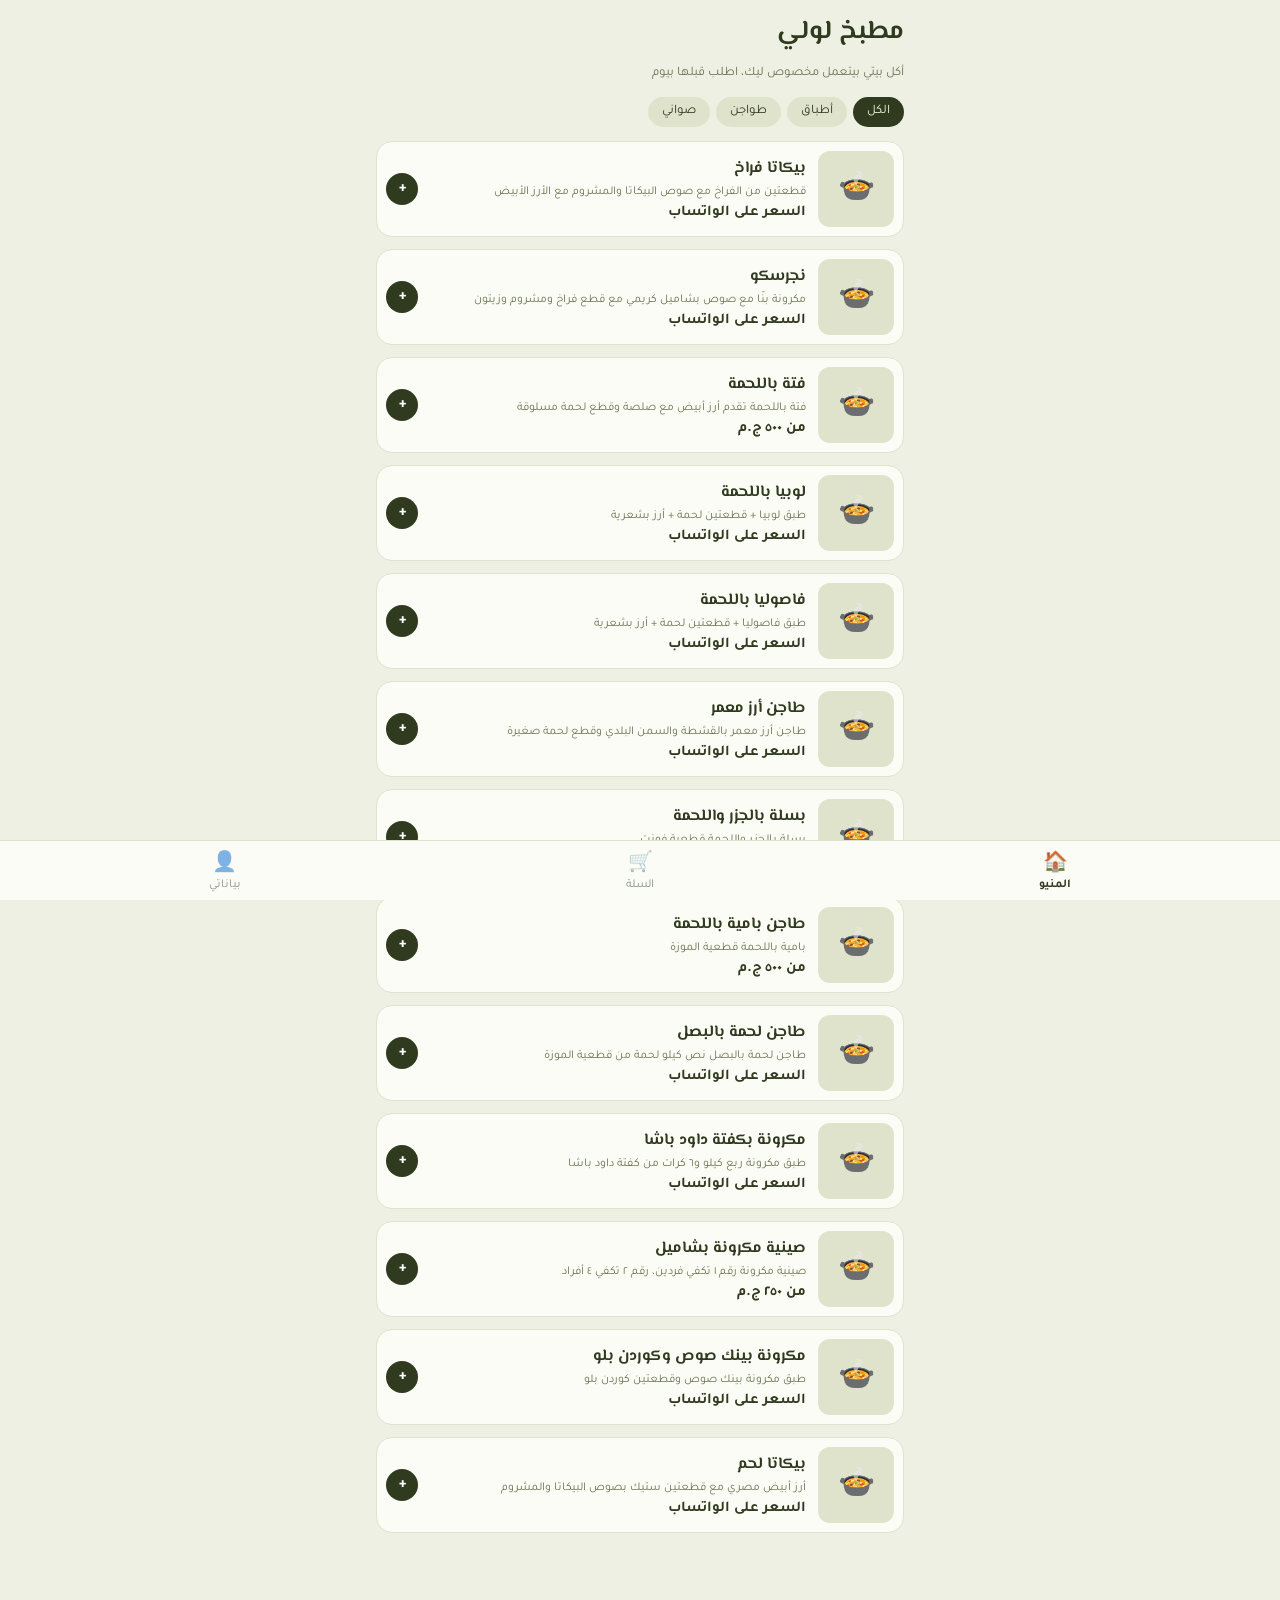
==== index.html @ 453fac8d "Build Lolly kitchen PWA: customer menu, cart, WhatsApp order and admin dashboard Co-Authored-By: Cla" ====
<!doctype html>
<html lang="ar" dir="rtl">
<head>
<meta charset="utf-8">
<meta name="viewport" content="width=device-width,initial-scale=1,viewport-fit=cover">
<meta name="theme-color" content="#2f3a1f">
<title>مطبخ لولي</title>
<link rel="manifest" href="manifest.webmanifest">
<link rel="icon" href="icon.svg"><link rel="apple-touch-icon" href="icon.svg">
<link rel="stylesheet" href="https://fonts.googleapis.com/css2?family=El+Messiri:wght@500;700&family=Tajawal:wght@400;500;700&display=swap">
<link rel="stylesheet" href="style.css">
</head>
<body>
<main class="page" id="view"></main>
<nav class="nav">
  <a href="#" data-v="menu"><i>🏠</i>المنيو</a>
  <a href="#cart" data-v="cart"><i>🛒</i>السلة<span class="badge" id="count" hidden></span></a>
  <a href="#me" data-v="me"><i>👤</i>بياناتي</a>
</nav>
<div id="sheet"></div>
<script type="module">
import { KITCHEN_NAME, listItems, cart, cartTotals, orderMessage, whatsappUrl, money, esc, ls } from './app.js';

const $ = s => document.querySelector(s), view = $('#view');
let items = [], filter = 'الكل';
const TYPES = ['الكل', 'طبق', 'طاجن', 'صينية'];
const thumb = (it, cls = 'thumb') => `<div class="${cls}" style="${it.image ? `background-image:url('${it.image}')` : ''}">${it.image ? '' : '🍲'}</div>`;
const fromPrice = it => { const p = it.sizes.map(s => s.price).filter(x => x != null && x !== '');
  return p.length ? (it.sizes.length > 1 ? 'من ' : '') + money(Math.min(...p)) : money(null); };
const toast = t => { const d = document.createElement('div'); d.className = 'toast'; d.textContent = t; document.body.append(d); setTimeout(() => d.remove(), 1800); };
const updateCount = () => { const n = cart.get().reduce((a, l) => a + l.qty, 0); $('#count').hidden = !n; $('#count').textContent = n; };

function menu() {
  const list = items.filter(x => !x.hidden && (filter === 'الكل' || x.type === filter));
  view.innerHTML = `<div class="top"><h1>${esc(KITCHEN_NAME)}</h1></div>
    <p class="mut">أكل بيتي بيتعمل مخصوص ليك، اطلب قبلها بيوم</p>
    <div class="chips">${TYPES.map(t => `<button class="chip ${t === filter ? 'on' : ''}" data-f="${t}">${t === 'الكل' ? t : t === 'صينية' ? 'صواني' : t === 'طاجن' ? 'طواجن' : 'أطباق'}</button>`).join('')}</div>
    ${list.map(it => `<button class="card item" data-open="${it.id}">${thumb(it)}<div class="t"><h3>${esc(it.name)}</h3><p>${esc(it.description)}</p><span class="num">${fromPrice(it)}</span></div><span class="plus" aria-hidden="true">+</span></button>`).join('') || '<p class="empty">مفيش أصناف هنا دلوقتي</p>'}`;
}

function openDish(id) {
  const it = items.find(x => x.id === id); let qty = 1;
  $('#sheet').innerHTML = `<div class="sheet" id="bg"><div role="dialog" aria-label="${esc(it.name)}">
    ${thumb(it, 'hero')}
    <div class="line"><h2>${esc(it.name)}</h2><button class="btn ghost small" id="x">إغلاق</button></div>
    <p>${esc(it.description)}</p>
    ${it.ingredients ? `<p class="mut"><b>المكونات:</b> ${esc(it.ingredients)}</p>` : ''}
    ${it.weight ? `<p class="mut"><b>الوزن:</b> ${esc(it.weight)}</p>` : ''}
    <span class="tag">${esc(it.type)}${it.prep ? ' · ⏱ يُطلب ' + esc(it.prep) : ''}</span>
    ${it.sizes.length > 1 ? '<h3>اختار الحجم</h3>' : ''}
    ${it.sizes.map((s, i) => `<label class="card size"><span class="row"><input type="radio" name="sz" value="${i}" ${i ? '' : 'checked'}> ${esc(s.label)}</span><span class="num">${money(s.price)}</span></label>`).join('')}
    <div class="row"><div class="qty"><button id="m" aria-label="أقل">−</button><b id="q" class="num">1</b><button id="p" aria-label="أكتر">+</button></div>
    <button class="btn grow" id="add">أضف للسلة</button></div></div></div>`;
  const close = () => $('#sheet').innerHTML = '';
  $('#x').onclick = close; $('#bg').onclick = e => e.target.id === 'bg' && close();
  $('#m').onclick = () => $('#q').textContent = qty = Math.max(1, qty - 1);
  $('#p').onclick = () => $('#q').textContent = ++qty;
  $('#add').onclick = () => {
    const size = +document.querySelector('[name=sz]:checked').value, c = cart.get();
    const l = c.find(x => x.id === id && x.size === size);
    l ? l.qty += qty : c.push({ id, size, qty });
    cart.set(c); updateCount(); close(); toast('اتضاف للسلة');
  };
}

function cartView() {
  const t = cartTotals(cart.get(), items), me = ls.get('me', {});
  if (!t.rows.length) return view.innerHTML = '<h1>السلة</h1><p class="empty">السلة فاضية. اختار من المنيو.</p><a class="btn dark" href="#">روح للمنيو</a>';
  view.innerHTML = `<h1>السلة</h1>
    ${t.rows.map((r, i) => `<div class="card item">${thumb(r)}<div class="t"><h3>${esc(r.name)}</h3><p>${esc(r.sizeLabel)}</p><span class="num">${r.price == null ? money(null) : money(r.price * r.qty)}</span></div>
      <div class="qty"><button data-q="${i}" data-d="-1" aria-label="أقل">−</button><b class="num">${r.qty}</b><button data-q="${i}" data-d="1" aria-label="أكتر">+</button></div></div>`).join('')}
    <div class="line"><h3>الإجمالي</h3><span class="num" style="font-size:20px">${money(t.total)}</span></div>
    ${t.unpriced ? '<p class="note">في أصناف سعرها هيتحدد معاك على الواتساب.</p>' : ''}
    <form id="f" class="card" style="padding:14px;display:grid;gap:10px">
      <label class="f">الاسم<input id="name" required autocomplete="name" value="${esc(me.name)}"></label>
      <label class="f">رقم الموبايل<input id="phone" required type="tel" autocomplete="tel" value="${esc(me.phone)}"></label>
      <label class="f">العنوان بالتفصيل<textarea id="address" required autocomplete="street-address">${esc(me.address)}</textarea></label>
      <label class="f">يوم التسليم<input id="date" type="date"></label>
      <label class="f">ملاحظات<textarea id="notes"></textarea></label>
      <label class="row" style="font-size:13px"><input type="checkbox" id="save" style="width:auto" ${me.name ? 'checked' : ''}> احفظ بياناتي على الموبايل ده للمرة الجاية</label>
      <button class="btn wa">اطلب على واتساب</button>
      <p class="mut" style="text-align:center">الطلب هيتبعت رسالة واتساب، والحساب والتوصيل بنتفق عليهم هناك</p>
    </form>`;
  const tomorrow = new Date(Date.now() + 864e5).toISOString().slice(0, 10);
  $('#date').min = tomorrow;
  $('#f').onsubmit = e => {
    e.preventDefault();
    const c = Object.fromEntries(['name', 'phone', 'address', 'date', 'notes'].map(k => [k, $('#' + k).value.trim()]));
    ls.set('me', $('#save').checked ? { name: c.name, phone: c.phone, address: c.address } : {});
    location.href = whatsappUrl(orderMessage(cartTotals(cart.get(), items), c));
  };
}

function me() {
  const m = ls.get('me', {});
  view.innerHTML = `<h1>بياناتي</h1><p class="mut">بياناتك بتتحفظ على الموبايل ده بس، عشان متكتبهاش كل مرة.</p>
    <form id="f" class="card" style="padding:14px;display:grid;gap:10px">
      <label class="f">الاسم<input id="name" autocomplete="name" value="${esc(m.name)}"></label>
      <label class="f">رقم الموبايل<input id="phone" type="tel" autocomplete="tel" value="${esc(m.phone)}"></label>
      <label class="f">العنوان<textarea id="address">${esc(m.address)}</textarea></label>
      <button class="btn dark">احفظ</button></form>
    <button class="btn red" id="clr">امسح السلة</button>`;
  $('#f').onsubmit = e => { e.preventDefault(); ls.set('me', { name: $('#name').value, phone: $('#phone').value, address: $('#address').value }); toast('اتحفظ'); };
  $('#clr').onclick = () => { cart.set([]); updateCount(); toast('السلة اتمسحت'); };
}

function route() {
  const v = location.hash.slice(1) || 'menu';
  document.querySelectorAll('.nav a').forEach(a => a.classList.toggle('on', a.dataset.v === v));
  ({ cart: cartView, me }[v] || menu)(); updateCount(); scrollTo(0, 0);
}
view.onclick = e => {
  const f = e.target.closest('[data-f]'), o = e.target.closest('[data-open]'), q = e.target.closest('[data-q]');
  if (f) { filter = f.dataset.f; menu(); }
  if (o) openDish(o.dataset.open);
  if (q) { const c = cartTotals(cart.get(), items).rows.map(({ id, size, qty }) => ({ id, size, qty })), r = c[q.dataset.q];
    r.qty += +q.dataset.d; cart.set(c.filter(x => x.qty > 0)); cartView(); updateCount(); }
};
addEventListener('hashchange', route);
view.innerHTML = '<p class="empty">جاري التحميل…</p>';
try { items = await listItems(); route(); }
catch (e) { view.innerHTML = '<p class="empty">مقدرناش نحمّل المنيو. اتأكد من النت وجرّب تاني.</p>'; console.error(e); }
</script>
</body>
</html>
---- style.css ----
:root{--bg:#eef0e4;--ink:#2f3a1f;--acc:#c98a12;--card:#fbfcf6;--soft:#dfe3cc;--mut:#6b7553;--danger:#b3261e;color-scheme:light}
*{box-sizing:border-box}
html,body{margin:0}
body{background:var(--bg);color:var(--ink);font-family:Tajawal,system-ui,sans-serif;direction:rtl;font-size:15px;
  padding-bottom:calc(70px + env(safe-area-inset-bottom,0px))}
.page{max-width:560px;margin:0 auto;padding:12px max(16px,env(safe-area-inset-left,0px)) 24px max(16px,env(safe-area-inset-right,0px));display:grid;gap:12px}
h1,h2,h3{font-family:'El Messiri',serif;margin:0}
h1{font-size:26px}h2{font-size:21px}h3{font-size:16px}
p{margin:0;line-height:1.6}
.mut{color:var(--mut);font-size:13px}
.top{display:flex;justify-content:space-between;align-items:center;gap:8px}
.chips{display:flex;gap:6px;overflow-x:auto;padding-bottom:2px}
.chip{border:0;background:var(--soft);color:var(--ink);padding:7px 14px;border-radius:99px;font:inherit;font-size:13px;white-space:nowrap;cursor:pointer}
.chip.on{background:var(--ink);color:#f4f1dc}
.card{background:var(--card);border:1px solid var(--soft);border-radius:16px}
.item{display:flex;gap:12px;align-items:center;padding:9px;cursor:pointer;text-align:right;width:100%;font:inherit;color:inherit}
.thumb{width:76px;height:76px;flex:none;border-radius:12px;background:var(--soft) center/cover;display:grid;place-items:center;font-size:30px}
.item .t{flex:1;min-width:0;display:grid;gap:2px}
.item .t p{font-size:12px;color:var(--mut);display:-webkit-box;-webkit-line-clamp:2;-webkit-box-orient:vertical;overflow:hidden}
.num{font-variant-numeric:tabular-nums;font-weight:700}
.plus{width:32px;height:32px;border-radius:50%;background:var(--ink);color:#fff;display:grid;place-items:center;font-weight:800;flex:none}
.tag{display:inline-block;width:max-content;color:#7a5306;background:#f6e3b8;padding:2px 9px;border-radius:6px;font-size:12px}
.btn{border:0;font:inherit;font-weight:700;background:var(--acc);color:#2b2105;padding:13px 18px;border-radius:99px;cursor:pointer;text-align:center;text-decoration:none;display:block}
.btn.dark{background:var(--ink);color:#fff}.btn.ghost{background:var(--soft);color:var(--ink)}.btn.wa{background:#25d366;color:#06361a}
.btn.small{padding:7px 14px;font-size:13px}.btn.red{background:#f6dcd9;color:var(--danger)}
button:focus-visible,a:focus-visible,input:focus-visible,select:focus-visible,textarea:focus-visible{outline:2px solid var(--acc);outline-offset:2px}
.nav{position:fixed;bottom:0;inset-inline:0;background:var(--card);border-top:1px solid var(--soft);display:flex;justify-content:space-around;
  padding:8px max(16px,env(safe-area-inset-right,0px)) calc(8px + env(safe-area-inset-bottom,0px)) max(16px,env(safe-area-inset-left,0px));z-index:5}
.nav a{color:var(--ink);opacity:.55;text-decoration:none;display:grid;justify-items:center;font-size:12px;gap:1px;position:relative}
.nav a.on{opacity:1;font-weight:700}.nav i{font-style:normal;font-size:20px}
.badge{position:absolute;top:-4px;left:-8px;background:var(--acc);color:#2b2105;border-radius:99px;font-size:10px;padding:0 6px;font-weight:700}
.sheet{position:fixed;inset:0;background:rgba(30,35,20,.45);z-index:10;display:flex;align-items:flex-end;justify-content:center}
.sheet>div{background:var(--bg);width:100%;max-width:560px;max-height:92vh;overflow:auto;border-radius:22px 22px 0 0;
  padding:0 max(16px,env(safe-area-inset-right,0px)) calc(16px + env(safe-area-inset-bottom,0px)) max(16px,env(safe-area-inset-left,0px));display:grid;gap:12px}
.hero{height:220px;margin:0 -16px;background:var(--soft) center/cover;display:grid;place-items:center;font-size:70px}
.size{display:flex;justify-content:space-between;align-items:center;gap:8px;padding:12px 14px;cursor:pointer}
.size:has(input:checked){border:2px solid var(--acc)}
.size input{accent-color:var(--acc)}
.qty{display:flex;align-items:center;gap:10px}
.qty button{width:30px;height:30px;border-radius:50%;border:0;background:var(--soft);font:inherit;font-weight:800;cursor:pointer;color:var(--ink)}
label.f{display:grid;gap:4px;font-size:13px;font-weight:500}
input,select,textarea{font:inherit;font-size:16px;color:var(--ink);background:var(--card);border:1px solid var(--soft);border-radius:12px;padding:10px 12px;width:100%}
textarea{min-height:70px;resize:vertical}
.row{display:flex;gap:8px;align-items:center}.row>*{min-width:0}.grow{flex:1}
.line{display:flex;justify-content:space-between;align-items:center;gap:8px}
.pill{padding:2px 9px;border-radius:99px;font-size:11px}.on-p{background:#d6ecd0;color:#245a1a}.off-p{background:#e9e6dc;color:#777}
.empty{text-align:center;padding:30px 10px;color:var(--mut)}
.err{color:var(--danger);font-size:13px}
.note{background:#f6e3b8;color:#5c3f05;border-radius:12px;padding:10px 12px;font-size:13px}
.toast{position:fixed;bottom:calc(84px + env(safe-area-inset-bottom,0px));left:50%;transform:translateX(-50%);background:var(--ink);color:#fff;padding:9px 18px;border-radius:99px;z-index:20;font-size:14px}
@media (prefers-reduced-motion:no-preference){.sheet>div{animation:up .22s ease-out}@keyframes up{from{transform:translateY(40px);opacity:.6}}}
.size>.row{flex:1}
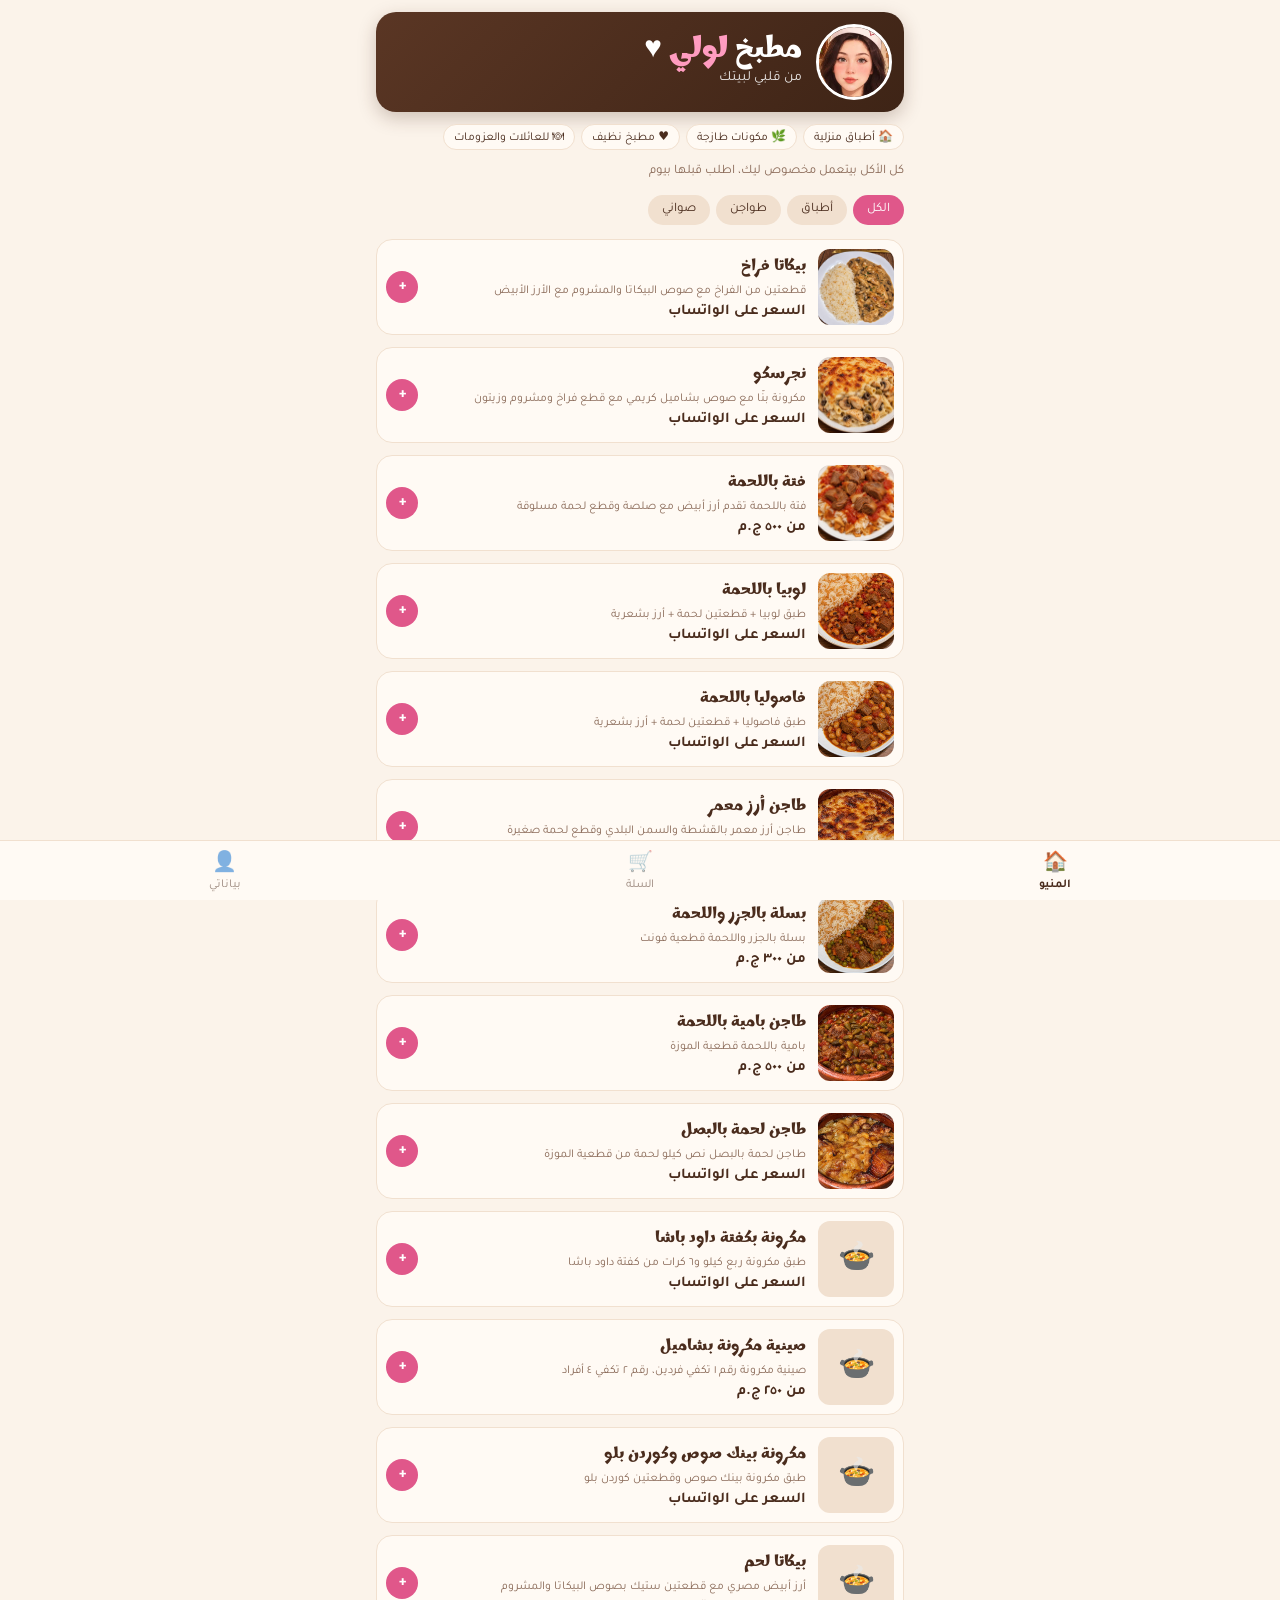
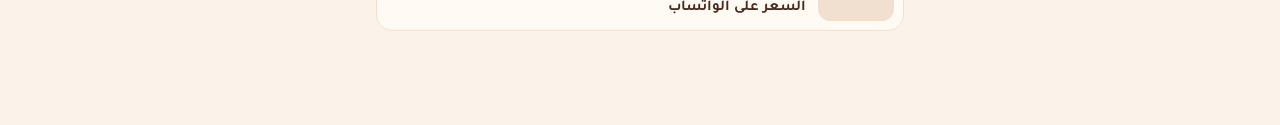
==== commit 187bb00c: "Restyle site to match the Lolly logo Co-Authored-By: Claude Opus 5.5 <noreply@anthropic.com> Claude-" ====
--- a/index.html
+++ b/index.html
@@ -3,11 +3,11 @@
 <head>
 <meta charset="utf-8">
 <meta name="viewport" content="width=device-width,initial-scale=1,viewport-fit=cover">
-<meta name="theme-color" content="#2f3a1f">
+<meta name="theme-color" content="#4a2c1d">
 <title>مطبخ لولي</title>
 <link rel="manifest" href="manifest.webmanifest">
-<link rel="icon" href="icon.svg"><link rel="apple-touch-icon" href="icon.svg">
-<link rel="stylesheet" href="https://fonts.googleapis.com/css2?family=El+Messiri:wght@500;700&family=Tajawal:wght@400;500;700&display=swap">
+<link rel="icon" href="images/avatar.jpg"><link rel="apple-touch-icon" href="images/avatar.jpg">
+<link rel="stylesheet" href="https://fonts.googleapis.com/css2?family=Marhey:wght@500;600&family=El+Messiri:wght@500;700&family=Tajawal:wght@400;500;700&display=swap">
 <link rel="stylesheet" href="style.css">
 </head>
 <body>
@@ -19,10 +19,10 @@
 </nav>
 <div id="sheet"></div>
 <script type="module">
-import { KITCHEN_NAME, listItems, cart, cartTotals, orderMessage, whatsappUrl, money, esc, ls } from './app.js';
+import { listItems, cart, cartTotals, orderMessage, whatsappUrl, getSettings, money, esc, ls } from './app.js';
 
 const $ = s => document.querySelector(s), view = $('#view');
-let items = [], filter = 'الكل';
+let items = [], settings, filter = 'الكل';
 const TYPES = ['الكل', 'طبق', 'طاجن', 'صينية'];
 const thumb = (it, cls = 'thumb') => `<div class="${cls}" style="${it.image ? `background-image:url('${it.image}')` : ''}">${it.image ? '' : '🍲'}</div>`;
 const fromPrice = it => { const p = it.sizes.map(s => s.price).filter(x => x != null && x !== '');
@@ -32,8 +32,9 @@
 
 function menu() {
   const list = items.filter(x => !x.hidden && (filter === 'الكل' || x.type === filter));
-  view.innerHTML = `<div class="top"><h1>${esc(KITCHEN_NAME)}</h1></div>
-    <p class="mut">أكل بيتي بيتعمل مخصوص ليك، اطلب قبلها بيوم</p>
+  view.innerHTML = `<div class="brand"><img src="images/avatar.jpg" alt=""><div><h1>مطبخ <b>لولي</b> ♥</h1><p>من قلبي لبيتك</p></div></div>
+    <div class="perks"><span>🏠 أطباق منزلية</span><span>🌿 مكونات طازجة</span><span>♥ مطبخ نظيف</span><span>🍽 للعائلات والعزومات</span></div>
+    <p class="mut">كل الأكل بيتعمل مخصوص ليك، اطلب قبلها بيوم</p>
     <div class="chips">${TYPES.map(t => `<button class="chip ${t === filter ? 'on' : ''}" data-f="${t}">${t === 'الكل' ? t : t === 'صينية' ? 'صواني' : t === 'طاجن' ? 'طواجن' : 'أطباق'}</button>`).join('')}</div>
     ${list.map(it => `<button class="card item" data-open="${it.id}">${thumb(it)}<div class="t"><h3>${esc(it.name)}</h3><p>${esc(it.description)}</p><span class="num">${fromPrice(it)}</span></div><span class="plus" aria-hidden="true">+</span></button>`).join('') || '<p class="empty">مفيش أصناف هنا دلوقتي</p>'}`;
 }
@@ -87,7 +88,7 @@
     e.preventDefault();
     const c = Object.fromEntries(['name', 'phone', 'address', 'date', 'notes'].map(k => [k, $('#' + k).value.trim()]));
     ls.set('me', $('#save').checked ? { name: c.name, phone: c.phone, address: c.address } : {});
-    location.href = whatsappUrl(orderMessage(cartTotals(cart.get(), items), c));
+    location.href = whatsappUrl(settings.whatsapp, orderMessage(cartTotals(cart.get(), items), c));
   };
 }
 
@@ -118,7 +119,7 @@
 };
 addEventListener('hashchange', route);
 view.innerHTML = '<p class="empty">جاري التحميل…</p>';
-try { items = await listItems(); route(); }
+try { [items, settings] = await Promise.all([listItems(), getSettings()]); route(); }
 catch (e) { view.innerHTML = '<p class="empty">مقدرناش نحمّل المنيو. اتأكد من النت وجرّب تاني.</p>'; console.error(e); }
 </script>
 </body>
--- a/style.css
+++ b/style.css
@@ -1,26 +1,26 @@
-:root{--bg:#eef0e4;--ink:#2f3a1f;--acc:#c98a12;--card:#fbfcf6;--soft:#dfe3cc;--mut:#6b7553;--danger:#b3261e;color-scheme:light}
+:root{--bg:#fbf3ea;--ink:#4a2c1d;--acc:#e0578a;--red:#b3202e;--card:#fffaf4;--soft:#f1e0cf;--mut:#8a6a58;--danger:#b3261e;color-scheme:light}
 *{box-sizing:border-box}
 html,body{margin:0}
 body{background:var(--bg);color:var(--ink);font-family:Tajawal,system-ui,sans-serif;direction:rtl;font-size:15px;
   padding-bottom:calc(70px + env(safe-area-inset-bottom,0px))}
 .page{max-width:560px;margin:0 auto;padding:12px max(16px,env(safe-area-inset-left,0px)) 24px max(16px,env(safe-area-inset-right,0px));display:grid;gap:12px}
-h1,h2,h3{font-family:'El Messiri',serif;margin:0}
+h1,h2,h3{font-family:Marhey,'El Messiri',sans-serif;margin:0;font-weight:600}
 h1{font-size:26px}h2{font-size:21px}h3{font-size:16px}
 p{margin:0;line-height:1.6}
 .mut{color:var(--mut);font-size:13px}
 .top{display:flex;justify-content:space-between;align-items:center;gap:8px}
 .chips{display:flex;gap:6px;overflow-x:auto;padding-bottom:2px}
 .chip{border:0;background:var(--soft);color:var(--ink);padding:7px 14px;border-radius:99px;font:inherit;font-size:13px;white-space:nowrap;cursor:pointer}
-.chip.on{background:var(--ink);color:#f4f1dc}
+.chip.on{background:var(--acc);color:#fff}
 .card{background:var(--card);border:1px solid var(--soft);border-radius:16px}
 .item{display:flex;gap:12px;align-items:center;padding:9px;cursor:pointer;text-align:right;width:100%;font:inherit;color:inherit}
 .thumb{width:76px;height:76px;flex:none;border-radius:12px;background:var(--soft) center/cover;display:grid;place-items:center;font-size:30px}
 .item .t{flex:1;min-width:0;display:grid;gap:2px}
 .item .t p{font-size:12px;color:var(--mut);display:-webkit-box;-webkit-line-clamp:2;-webkit-box-orient:vertical;overflow:hidden}
 .num{font-variant-numeric:tabular-nums;font-weight:700}
-.plus{width:32px;height:32px;border-radius:50%;background:var(--ink);color:#fff;display:grid;place-items:center;font-weight:800;flex:none}
-.tag{display:inline-block;width:max-content;color:#7a5306;background:#f6e3b8;padding:2px 9px;border-radius:6px;font-size:12px}
-.btn{border:0;font:inherit;font-weight:700;background:var(--acc);color:#2b2105;padding:13px 18px;border-radius:99px;cursor:pointer;text-align:center;text-decoration:none;display:block}
+.plus{width:32px;height:32px;border-radius:50%;background:var(--acc);color:#fff;display:grid;place-items:center;font-weight:800;flex:none}
+.tag{display:inline-block;width:max-content;color:var(--red);background:#fde3ea;padding:2px 9px;border-radius:6px;font-size:12px}
+.btn{border:0;font:inherit;font-weight:700;background:var(--red);color:#fff;padding:13px 18px;border-radius:99px;cursor:pointer;text-align:center;text-decoration:none;display:block}
 .btn.dark{background:var(--ink);color:#fff}.btn.ghost{background:var(--soft);color:var(--ink)}.btn.wa{background:#25d366;color:#06361a}
 .btn.small{padding:7px 14px;font-size:13px}.btn.red{background:#f6dcd9;color:var(--danger)}
 button:focus-visible,a:focus-visible,input:focus-visible,select:focus-visible,textarea:focus-visible{outline:2px solid var(--acc);outline-offset:2px}
@@ -28,8 +28,8 @@
   padding:8px max(16px,env(safe-area-inset-right,0px)) calc(8px + env(safe-area-inset-bottom,0px)) max(16px,env(safe-area-inset-left,0px));z-index:5}
 .nav a{color:var(--ink);opacity:.55;text-decoration:none;display:grid;justify-items:center;font-size:12px;gap:1px;position:relative}
 .nav a.on{opacity:1;font-weight:700}.nav i{font-style:normal;font-size:20px}
-.badge{position:absolute;top:-4px;left:-8px;background:var(--acc);color:#2b2105;border-radius:99px;font-size:10px;padding:0 6px;font-weight:700}
-.sheet{position:fixed;inset:0;background:rgba(30,35,20,.45);z-index:10;display:flex;align-items:flex-end;justify-content:center}
+.badge{position:absolute;top:-4px;left:-8px;background:var(--acc);color:#fff;border-radius:99px;font-size:10px;padding:0 6px;font-weight:700}
+.sheet{position:fixed;inset:0;background:rgba(60,30,20,.45);z-index:10;display:flex;align-items:flex-end;justify-content:center}
 .sheet>div{background:var(--bg);width:100%;max-width:560px;max-height:92vh;overflow:auto;border-radius:22px 22px 0 0;
   padding:0 max(16px,env(safe-area-inset-right,0px)) calc(16px + env(safe-area-inset-bottom,0px)) max(16px,env(safe-area-inset-left,0px));display:grid;gap:12px}
 .hero{height:220px;margin:0 -16px;background:var(--soft) center/cover;display:grid;place-items:center;font-size:70px}
@@ -46,7 +46,15 @@
 .pill{padding:2px 9px;border-radius:99px;font-size:11px}.on-p{background:#d6ecd0;color:#245a1a}.off-p{background:#e9e6dc;color:#777}
 .empty{text-align:center;padding:30px 10px;color:var(--mut)}
 .err{color:var(--danger);font-size:13px}
-.note{background:#f6e3b8;color:#5c3f05;border-radius:12px;padding:10px 12px;font-size:13px}
+.note{background:#fde3ea;color:#7a1f3d;border-radius:12px;padding:10px 12px;font-size:13px}
 .toast{position:fixed;bottom:calc(84px + env(safe-area-inset-bottom,0px));left:50%;transform:translateX(-50%);background:var(--ink);color:#fff;padding:9px 18px;border-radius:99px;z-index:20;font-size:14px}
 @media (prefers-reduced-motion:no-preference){.sheet>div{animation:up .22s ease-out}@keyframes up{from{transform:translateY(40px);opacity:.6}}}
 .size>.row{flex:1}
+
+.brand{display:flex;gap:14px;align-items:center;padding:12px;border-radius:20px;color:#fff;
+  background:linear-gradient(135deg,#5a3624,#3e2416);box-shadow:0 6px 18px rgba(74,44,29,.25)}
+.brand img{width:76px;height:76px;border-radius:50%;object-fit:cover;border:3px solid #fff;flex:none}
+.brand h1{font-size:30px;line-height:1.1}.brand h1 b{color:#ff9cc0}
+.brand p{font-size:14px;opacity:.9}
+.perks{display:flex;gap:6px;flex-wrap:wrap;font-size:12px}.perks span{background:var(--card);border:1px solid var(--soft);border-radius:99px;padding:4px 10px}
+.size>.row{display:block}.size input{width:auto;margin-inline-end:8px;vertical-align:middle}
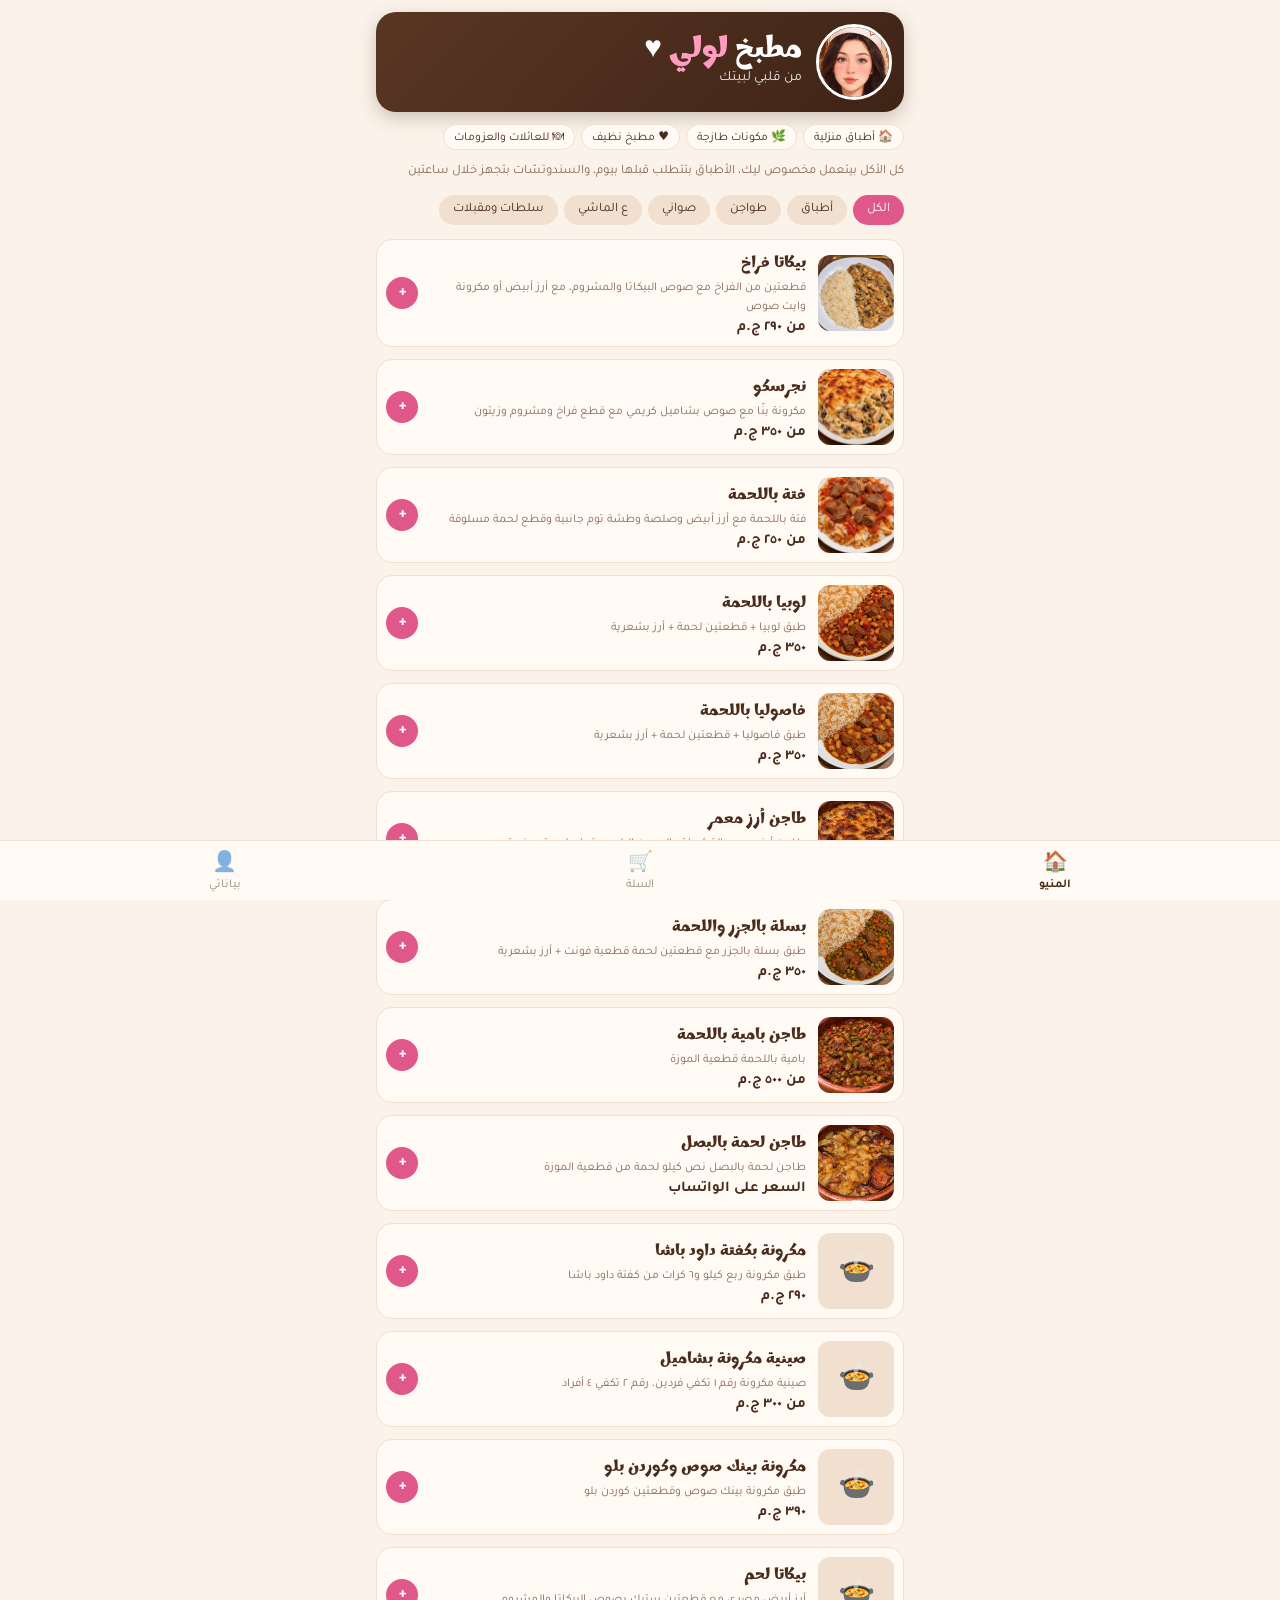
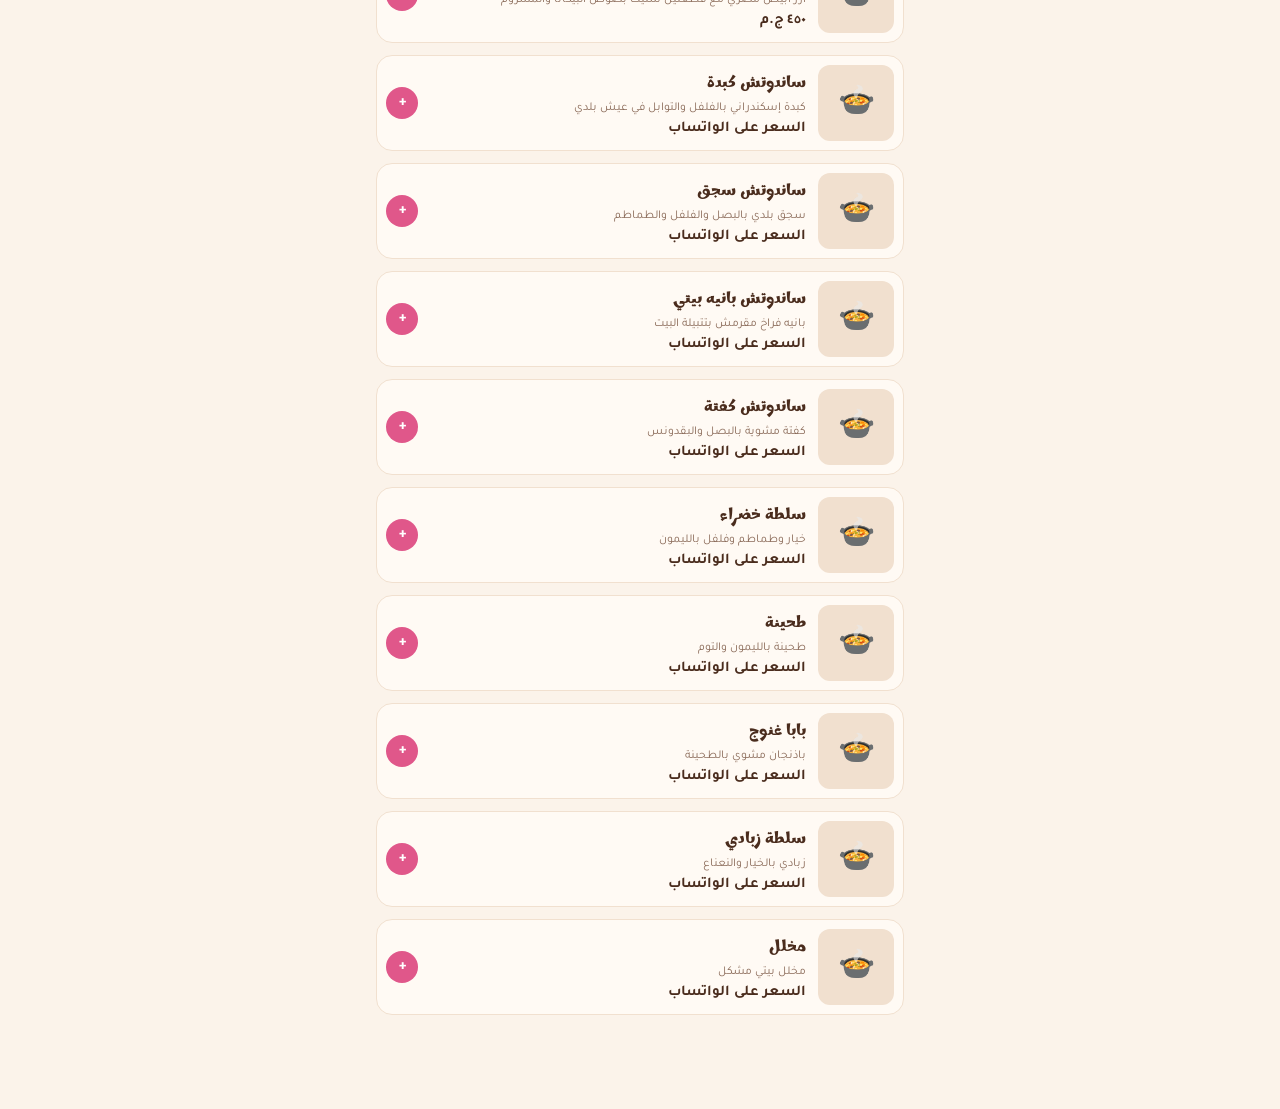
==== commit c0bdf817: "Add sandwiches (ع الماشي) and salads sections Co-Authored-By: Claude Opus 5.5 <noreply@anthropic.com" ====
--- a/index.html
+++ b/index.html
@@ -19,11 +19,10 @@
 </nav>
 <div id="sheet"></div>
 <script type="module">
-import { listItems, cart, cartTotals, orderMessage, whatsappUrl, getSettings, money, esc, ls } from './app.js';
+import { TYPES, listItems, cart, cartTotals, orderMessage, whatsappUrl, getSettings, money, esc, ls } from './app.js';
 
 const $ = s => document.querySelector(s), view = $('#view');
 let items = [], settings, filter = 'الكل';
-const TYPES = ['الكل', 'طبق', 'طاجن', 'صينية'];
 const thumb = (it, cls = 'thumb') => `<div class="${cls}" style="${it.image ? `background-image:url('${it.image}')` : ''}">${it.image ? '' : '🍲'}</div>`;
 const fromPrice = it => { const p = it.sizes.map(s => s.price).filter(x => x != null && x !== '');
   return p.length ? (it.sizes.length > 1 ? 'من ' : '') + money(Math.min(...p)) : money(null); };
@@ -34,8 +33,8 @@
   const list = items.filter(x => !x.hidden && (filter === 'الكل' || x.type === filter));
   view.innerHTML = `<div class="brand"><img src="images/avatar.jpg" alt=""><div><h1>مطبخ <b>لولي</b> ♥</h1><p>من قلبي لبيتك</p></div></div>
     <div class="perks"><span>🏠 أطباق منزلية</span><span>🌿 مكونات طازجة</span><span>♥ مطبخ نظيف</span><span>🍽 للعائلات والعزومات</span></div>
-    <p class="mut">كل الأكل بيتعمل مخصوص ليك، اطلب قبلها بيوم</p>
-    <div class="chips">${TYPES.map(t => `<button class="chip ${t === filter ? 'on' : ''}" data-f="${t}">${t === 'الكل' ? t : t === 'صينية' ? 'صواني' : t === 'طاجن' ? 'طواجن' : 'أطباق'}</button>`).join('')}</div>
+    <p class="mut">كل الأكل بيتعمل مخصوص ليك، الأطباق بتتطلب قبلها بيوم، والسندوتشات بتجهز خلال ساعتين</p>
+    <div class="chips">${['الكل', ...Object.keys(TYPES)].map(t => `<button class="chip ${t === filter ? 'on' : ''}" data-f="${t}">${TYPES[t] || t}</button>`).join('')}</div>
     ${list.map(it => `<button class="card item" data-open="${it.id}">${thumb(it)}<div class="t"><h3>${esc(it.name)}</h3><p>${esc(it.description)}</p><span class="num">${fromPrice(it)}</span></div><span class="plus" aria-hidden="true">+</span></button>`).join('') || '<p class="empty">مفيش أصناف هنا دلوقتي</p>'}`;
 }
 
@@ -82,8 +81,7 @@
       <button class="btn wa">اطلب على واتساب</button>
       <p class="mut" style="text-align:center">الطلب هيتبعت رسالة واتساب، والحساب والتوصيل بنتفق عليهم هناك</p>
     </form>`;
-  const tomorrow = new Date(Date.now() + 864e5).toISOString().slice(0, 10);
-  $('#date').min = tomorrow;
+  $('#date').min = new Date().toISOString().slice(0, 10);
   $('#f').onsubmit = e => {
     e.preventDefault();
     const c = Object.fromEntries(['name', 'phone', 'address', 'date', 'notes'].map(k => [k, $('#' + k).value.trim()]));
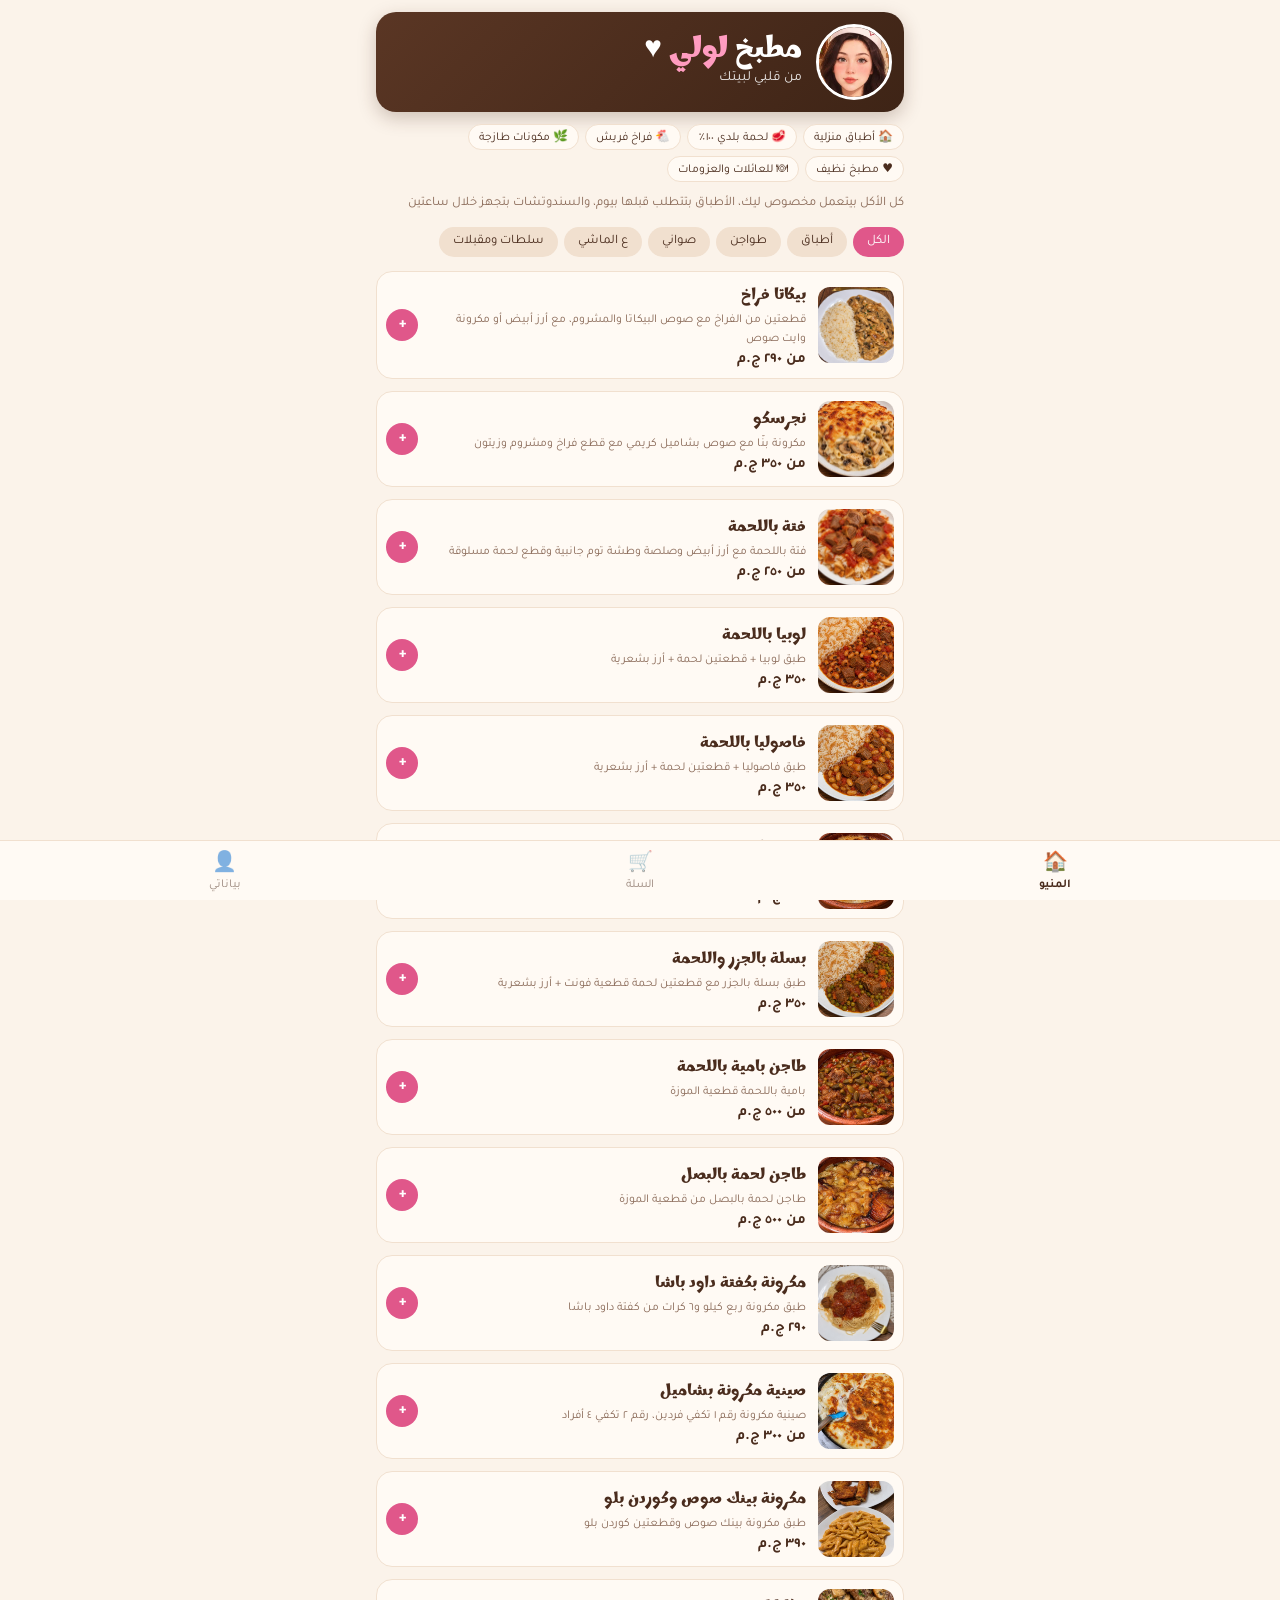
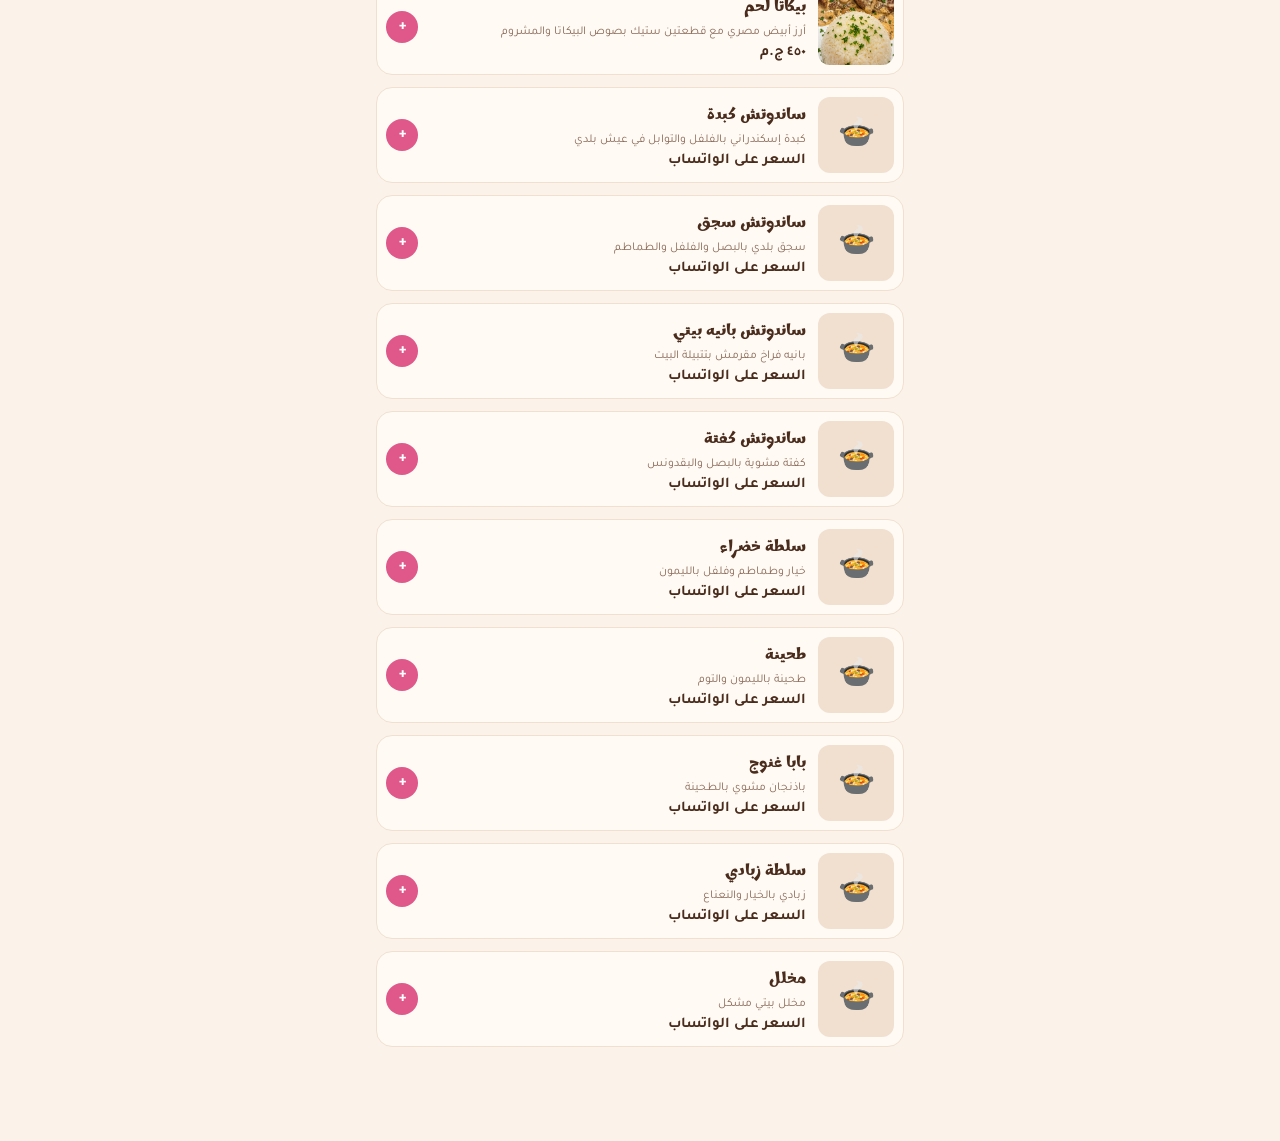
==== commit 17823e84: "Add local beef and fresh chicken badges Co-Authored-By: Claude Opus 5.5 <noreply@anthropic.com> Clau" ====
--- a/index.html
+++ b/index.html
@@ -32,7 +32,7 @@
 function menu() {
   const list = items.filter(x => !x.hidden && (filter === 'الكل' || x.type === filter));
   view.innerHTML = `<div class="brand"><img src="images/avatar.jpg" alt=""><div><h1>مطبخ <b>لولي</b> ♥</h1><p>من قلبي لبيتك</p></div></div>
-    <div class="perks"><span>🏠 أطباق منزلية</span><span>🌿 مكونات طازجة</span><span>♥ مطبخ نظيف</span><span>🍽 للعائلات والعزومات</span></div>
+    <div class="perks"><span>🏠 أطباق منزلية</span><span>🥩 لحمة بلدي ١٠٠٪</span><span>🐔 فراخ فريش</span><span>🌿 مكونات طازجة</span><span>♥ مطبخ نظيف</span><span>🍽 للعائلات والعزومات</span></div>
     <p class="mut">كل الأكل بيتعمل مخصوص ليك، الأطباق بتتطلب قبلها بيوم، والسندوتشات بتجهز خلال ساعتين</p>
     <div class="chips">${['الكل', ...Object.keys(TYPES)].map(t => `<button class="chip ${t === filter ? 'on' : ''}" data-f="${t}">${TYPES[t] || t}</button>`).join('')}</div>
     ${list.map(it => `<button class="card item" data-open="${it.id}">${thumb(it)}<div class="t"><h3>${esc(it.name)}</h3><p>${esc(it.description)}</p><span class="num">${fromPrice(it)}</span></div><span class="plus" aria-hidden="true">+</span></button>`).join('') || '<p class="empty">مفيش أصناف هنا دلوقتي</p>'}`;
